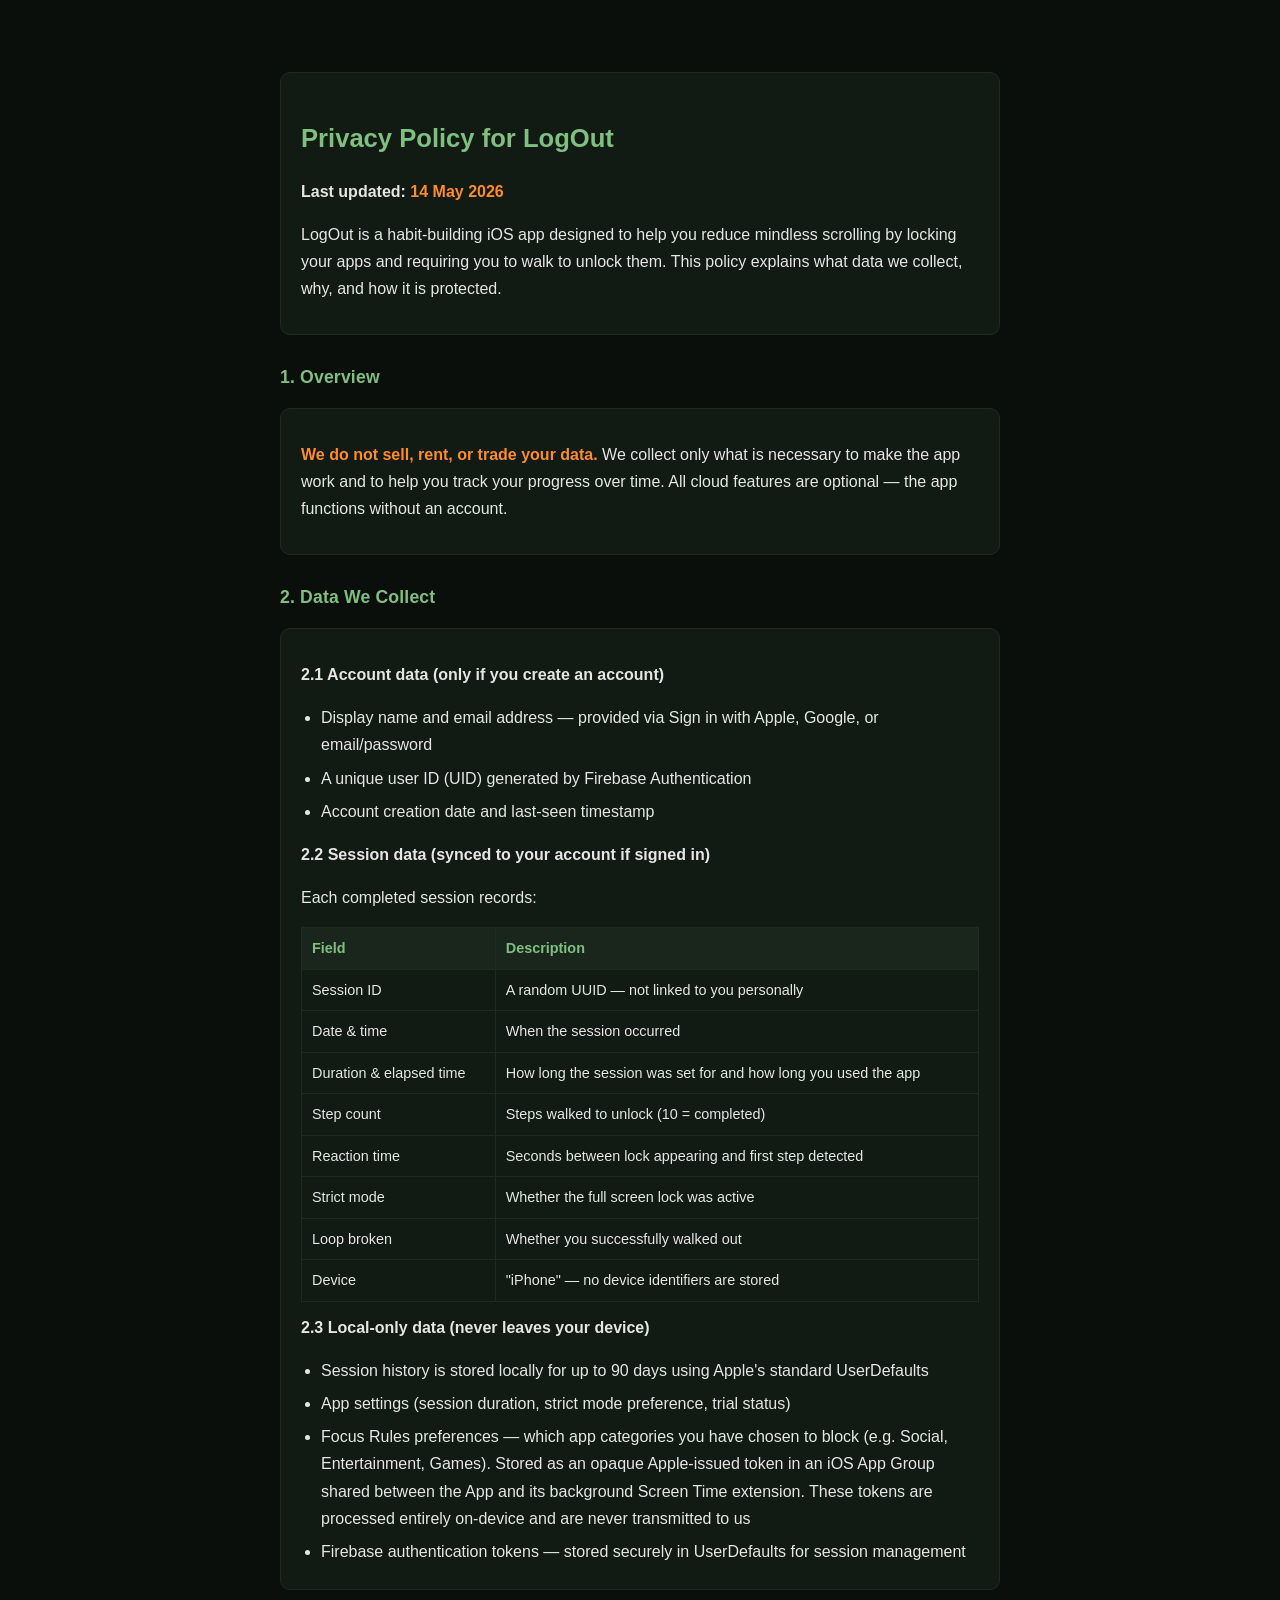
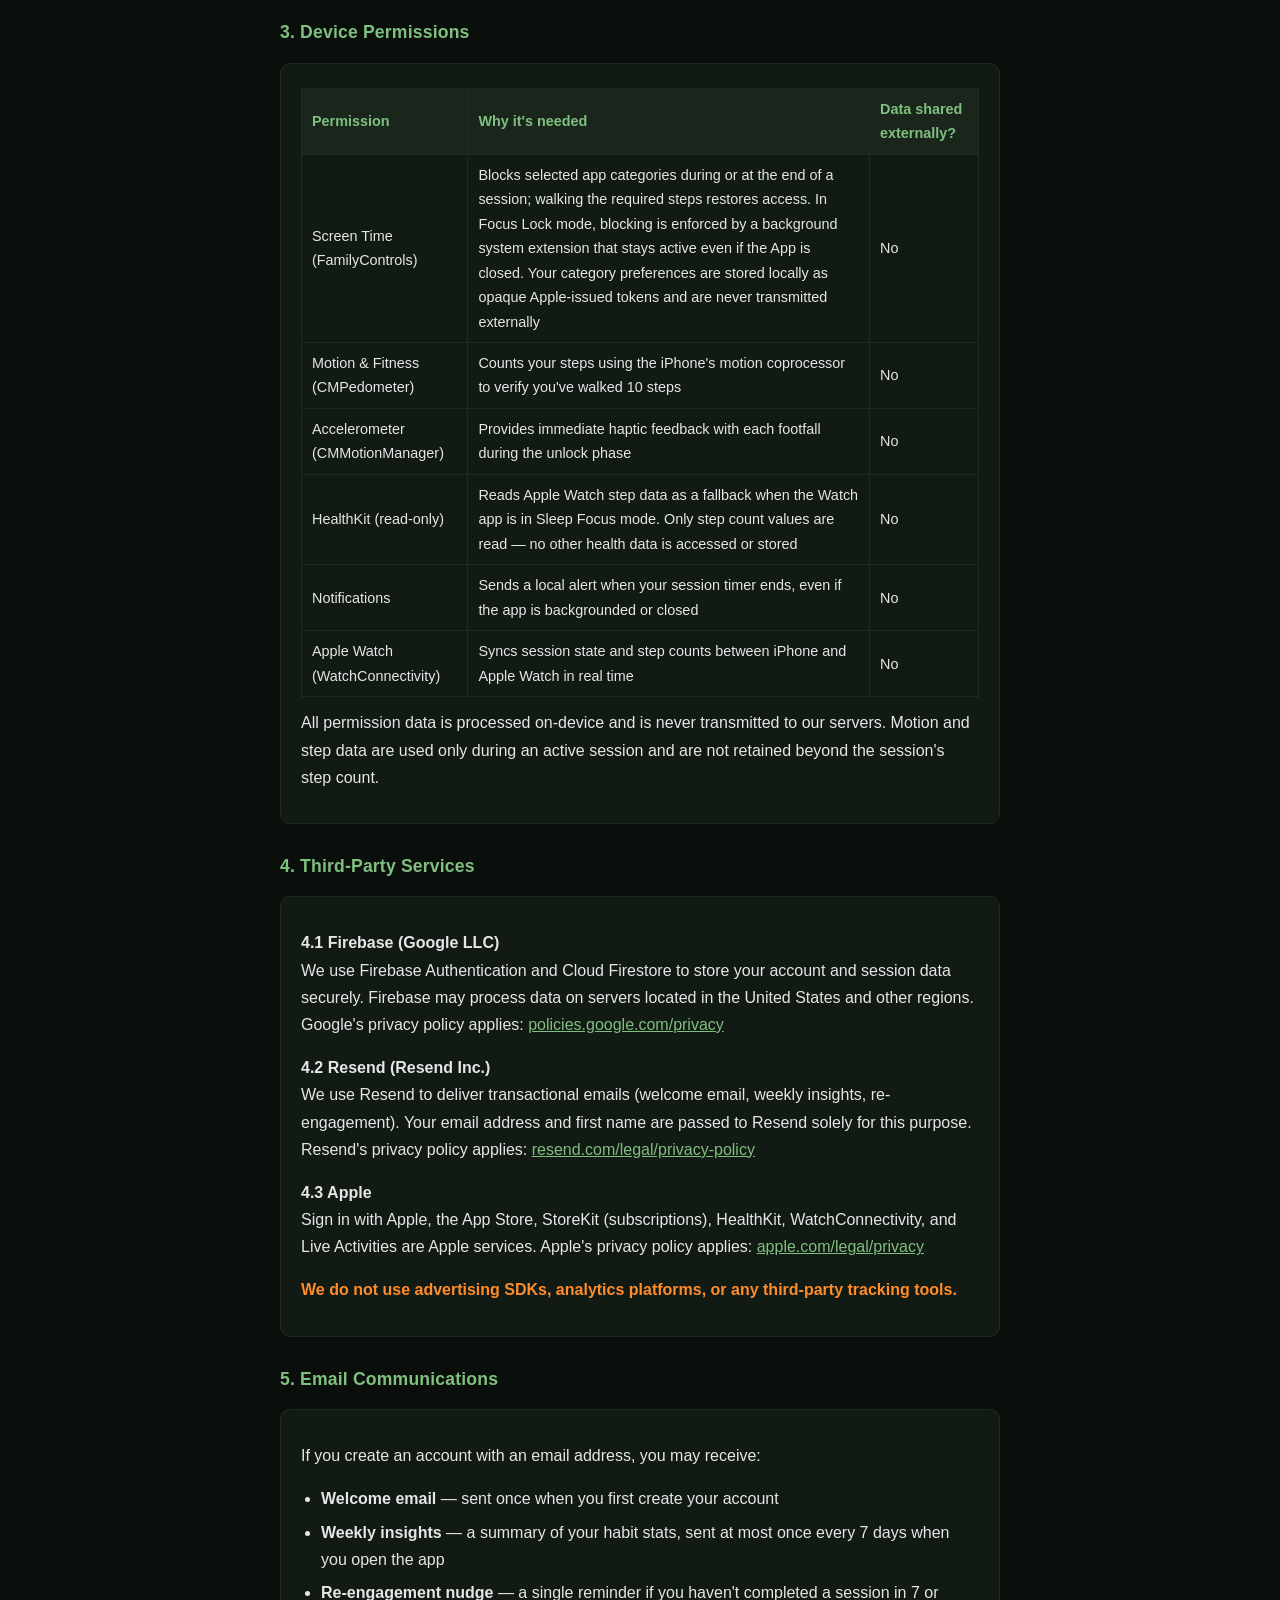
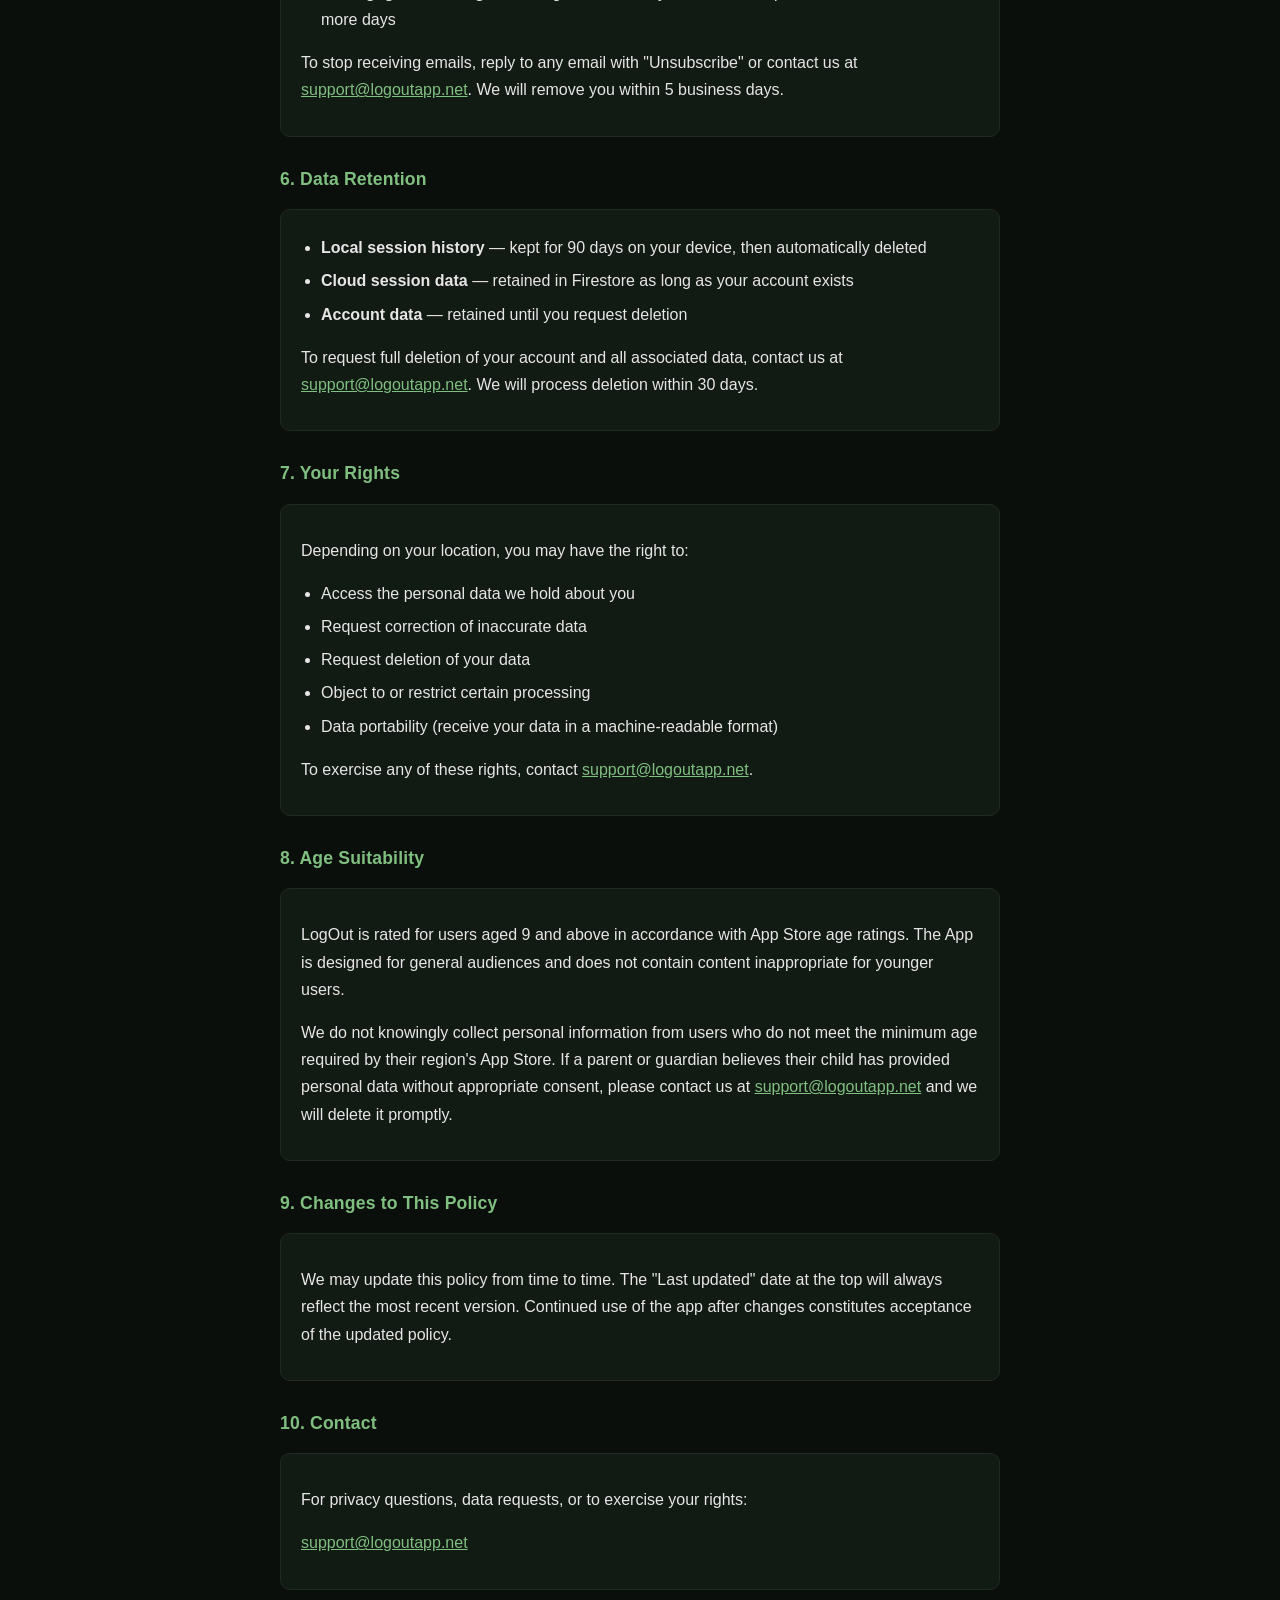
==== privacy.html @ c1dfafd5 "Add files via upload" ====
<!DOCTYPE html>
<html lang="en">
<head>
  <title>LogOut – Privacy Policy</title>
  <meta charset="UTF-8">
  <meta name="viewport" content="width=device-width, initial-scale=1">
  <style>
    body {
      font-family: -apple-system, BlinkMacSystemFont, 'Segoe UI', sans-serif;
      max-width: 720px;
      margin: 40px auto;
      padding: 20px;
      line-height: 1.7;
      background: #0b0f0c;
      color: #e6e6e6;
    }
    h1, h2 { color: #7fbf7f; margin-top: 28px; }
    h1 { font-size: 1.6rem; }
    h2 { font-size: 1.1rem; letter-spacing: 0.01em; }
    .box {
      background: #121a14;
      border: 1px solid #1f2b22;
      padding: 16px 20px;
      border-radius: 10px;
      margin: 12px 0 20px;
    }
    .highlight { color: #ff8c2a; font-weight: 600; }
    ul { margin: 8px 0; padding-left: 20px; }
    li { margin-bottom: 6px; }
    a { color: #7fbf7f; }
    table { width: 100%; border-collapse: collapse; margin-top: 8px; }
    th, td { text-align: left; padding: 8px 10px; border: 1px solid #1f2b22; font-size: 0.9rem; }
    th { background: #1a261c; color: #7fbf7f; }
    tr:nth-child(even) td { background: #111a13; }
  </style>
</head>
<body>

<div class="box">
  <h1>Privacy Policy for LogOut</h1>
  <p><strong>Last updated:</strong> <span class="highlight">14 May 2026</span></p>
  <p>LogOut is a habit-building iOS app designed to help you reduce mindless scrolling by locking your apps and requiring you to walk to unlock them. This policy explains what data we collect, why, and how it is protected.</p>
</div>

<h2>1. Overview</h2>
<div class="box">
  <p><span class="highlight">We do not sell, rent, or trade your data.</span> We collect only what is necessary to make the app work and to help you track your progress over time. All cloud features are optional — the app functions without an account.</p>
</div>

<h2>2. Data We Collect</h2>
<div class="box">
  <p><strong>2.1 Account data (only if you create an account)</strong></p>
  <ul>
    <li>Display name and email address — provided via Sign in with Apple, Google, or email/password</li>
    <li>A unique user ID (UID) generated by Firebase Authentication</li>
    <li>Account creation date and last-seen timestamp</li>
  </ul>
  <p><strong>2.2 Session data (synced to your account if signed in)</strong></p>
  <p>Each completed session records:</p>
  <table>
    <tr><th>Field</th><th>Description</th></tr>
    <tr><td>Session ID</td><td>A random UUID — not linked to you personally</td></tr>
    <tr><td>Date &amp; time</td><td>When the session occurred</td></tr>
    <tr><td>Duration &amp; elapsed time</td><td>How long the session was set for and how long you used the app</td></tr>
    <tr><td>Step count</td><td>Steps walked to unlock (10 = completed)</td></tr>
    <tr><td>Reaction time</td><td>Seconds between lock appearing and first step detected</td></tr>
    <tr><td>Strict mode</td><td>Whether the full screen lock was active</td></tr>
    <tr><td>Loop broken</td><td>Whether you successfully walked out</td></tr>
    <tr><td>Device</td><td>"iPhone" — no device identifiers are stored</td></tr>
  </table>
  <p style="margin-top:12px;"><strong>2.3 Local-only data (never leaves your device)</strong></p>
  <ul>
    <li>Session history is stored locally for up to 90 days using Apple's standard UserDefaults</li>
    <li>App settings (session duration, strict mode preference, trial status)</li>
    <li>Focus Rules preferences — which app categories you have chosen to block (e.g. Social, Entertainment, Games). Stored as an opaque Apple-issued token in an iOS App Group shared between the App and its background Screen Time extension. These tokens are processed entirely on-device and are never transmitted to us</li>
    <li>Firebase authentication tokens — stored securely in UserDefaults for session management</li>
  </ul>
</div>

<h2>3. Device Permissions</h2>
<div class="box">
  <table>
    <tr><th>Permission</th><th>Why it's needed</th><th>Data shared externally?</th></tr>
    <tr>
      <td>Screen Time (FamilyControls)</td>
      <td>Blocks selected app categories during or at the end of a session; walking the required steps restores access. In Focus Lock mode, blocking is enforced by a background system extension that stays active even if the App is closed. Your category preferences are stored locally as opaque Apple-issued tokens and are never transmitted externally</td>
      <td>No</td>
    </tr>
    <tr>
      <td>Motion &amp; Fitness (CMPedometer)</td>
      <td>Counts your steps using the iPhone's motion coprocessor to verify you've walked 10 steps</td>
      <td>No</td>
    </tr>
    <tr>
      <td>Accelerometer (CMMotionManager)</td>
      <td>Provides immediate haptic feedback with each footfall during the unlock phase</td>
      <td>No</td>
    </tr>
    <tr>
      <td>HealthKit (read-only)</td>
      <td>Reads Apple Watch step data as a fallback when the Watch app is in Sleep Focus mode. Only step count values are read — no other health data is accessed or stored</td>
      <td>No</td>
    </tr>
    <tr>
      <td>Notifications</td>
      <td>Sends a local alert when your session timer ends, even if the app is backgrounded or closed</td>
      <td>No</td>
    </tr>
    <tr>
      <td>Apple Watch (WatchConnectivity)</td>
      <td>Syncs session state and step counts between iPhone and Apple Watch in real time</td>
      <td>No</td>
    </tr>
  </table>
  <p style="margin-top:12px;">All permission data is processed on-device and is never transmitted to our servers. Motion and step data are used only during an active session and are not retained beyond the session's step count.</p>
</div>

<h2>4. Third-Party Services</h2>
<div class="box">
  <p><strong>4.1 Firebase (Google LLC)</strong><br>
  We use Firebase Authentication and Cloud Firestore to store your account and session data securely. Firebase may process data on servers located in the United States and other regions. Google's privacy policy applies: <a href="https://policies.google.com/privacy">policies.google.com/privacy</a></p>

  <p><strong>4.2 Resend (Resend Inc.)</strong><br>
  We use Resend to deliver transactional emails (welcome email, weekly insights, re-engagement). Your email address and first name are passed to Resend solely for this purpose. Resend's privacy policy applies: <a href="https://resend.com/legal/privacy-policy">resend.com/legal/privacy-policy</a></p>

  <p><strong>4.3 Apple</strong><br>
  Sign in with Apple, the App Store, StoreKit (subscriptions), HealthKit, WatchConnectivity, and Live Activities are Apple services. Apple's privacy policy applies: <a href="https://www.apple.com/legal/privacy">apple.com/legal/privacy</a></p>

  <p><span class="highlight">We do not use advertising SDKs, analytics platforms, or any third-party tracking tools.</span></p>
</div>

<h2>5. Email Communications</h2>
<div class="box">
  <p>If you create an account with an email address, you may receive:</p>
  <ul>
    <li><strong>Welcome email</strong> — sent once when you first create your account</li>
    <li><strong>Weekly insights</strong> — a summary of your habit stats, sent at most once every 7 days when you open the app</li>
    <li><strong>Re-engagement nudge</strong> — a single reminder if you haven't completed a session in 7 or more days</li>
  </ul>
  <p>To stop receiving emails, reply to any email with "Unsubscribe" or contact us at <a href="mailto:support@logoutapp.net">support@logoutapp.net</a>. We will remove you within 5 business days.</p>
</div>

<h2>6. Data Retention</h2>
<div class="box">
  <ul>
    <li><strong>Local session history</strong> — kept for 90 days on your device, then automatically deleted</li>
    <li><strong>Cloud session data</strong> — retained in Firestore as long as your account exists</li>
    <li><strong>Account data</strong> — retained until you request deletion</li>
  </ul>
  <p>To request full deletion of your account and all associated data, contact us at <a href="mailto:support@logoutapp.net">support@logoutapp.net</a>. We will process deletion within 30 days.</p>
</div>

<h2>7. Your Rights</h2>
<div class="box">
  <p>Depending on your location, you may have the right to:</p>
  <ul>
    <li>Access the personal data we hold about you</li>
    <li>Request correction of inaccurate data</li>
    <li>Request deletion of your data</li>
    <li>Object to or restrict certain processing</li>
    <li>Data portability (receive your data in a machine-readable format)</li>
  </ul>
  <p>To exercise any of these rights, contact <a href="mailto:support@logoutapp.net">support@logoutapp.net</a>.</p>
</div>

<h2>8. Age Suitability</h2>
<div class="box">
  <p>LogOut is rated for users aged 9 and above in accordance with App Store age ratings. The App is designed for general audiences and does not contain content inappropriate for younger users.</p>
  <p>We do not knowingly collect personal information from users who do not meet the minimum age required by their region's App Store. If a parent or guardian believes their child has provided personal data without appropriate consent, please contact us at <a href="mailto:support@logoutapp.net">support@logoutapp.net</a> and we will delete it promptly.</p>
</div>

<h2>9. Changes to This Policy</h2>
<div class="box">
  <p>We may update this policy from time to time. The "Last updated" date at the top will always reflect the most recent version. Continued use of the app after changes constitutes acceptance of the updated policy.</p>
</div>

<h2>10. Contact</h2>
<div class="box">
  <p>For privacy questions, data requests, or to exercise your rights:</p>
  <p><a href="mailto:support@logoutapp.net">support@logoutapp.net</a></p>
</div>

</body>
</html>
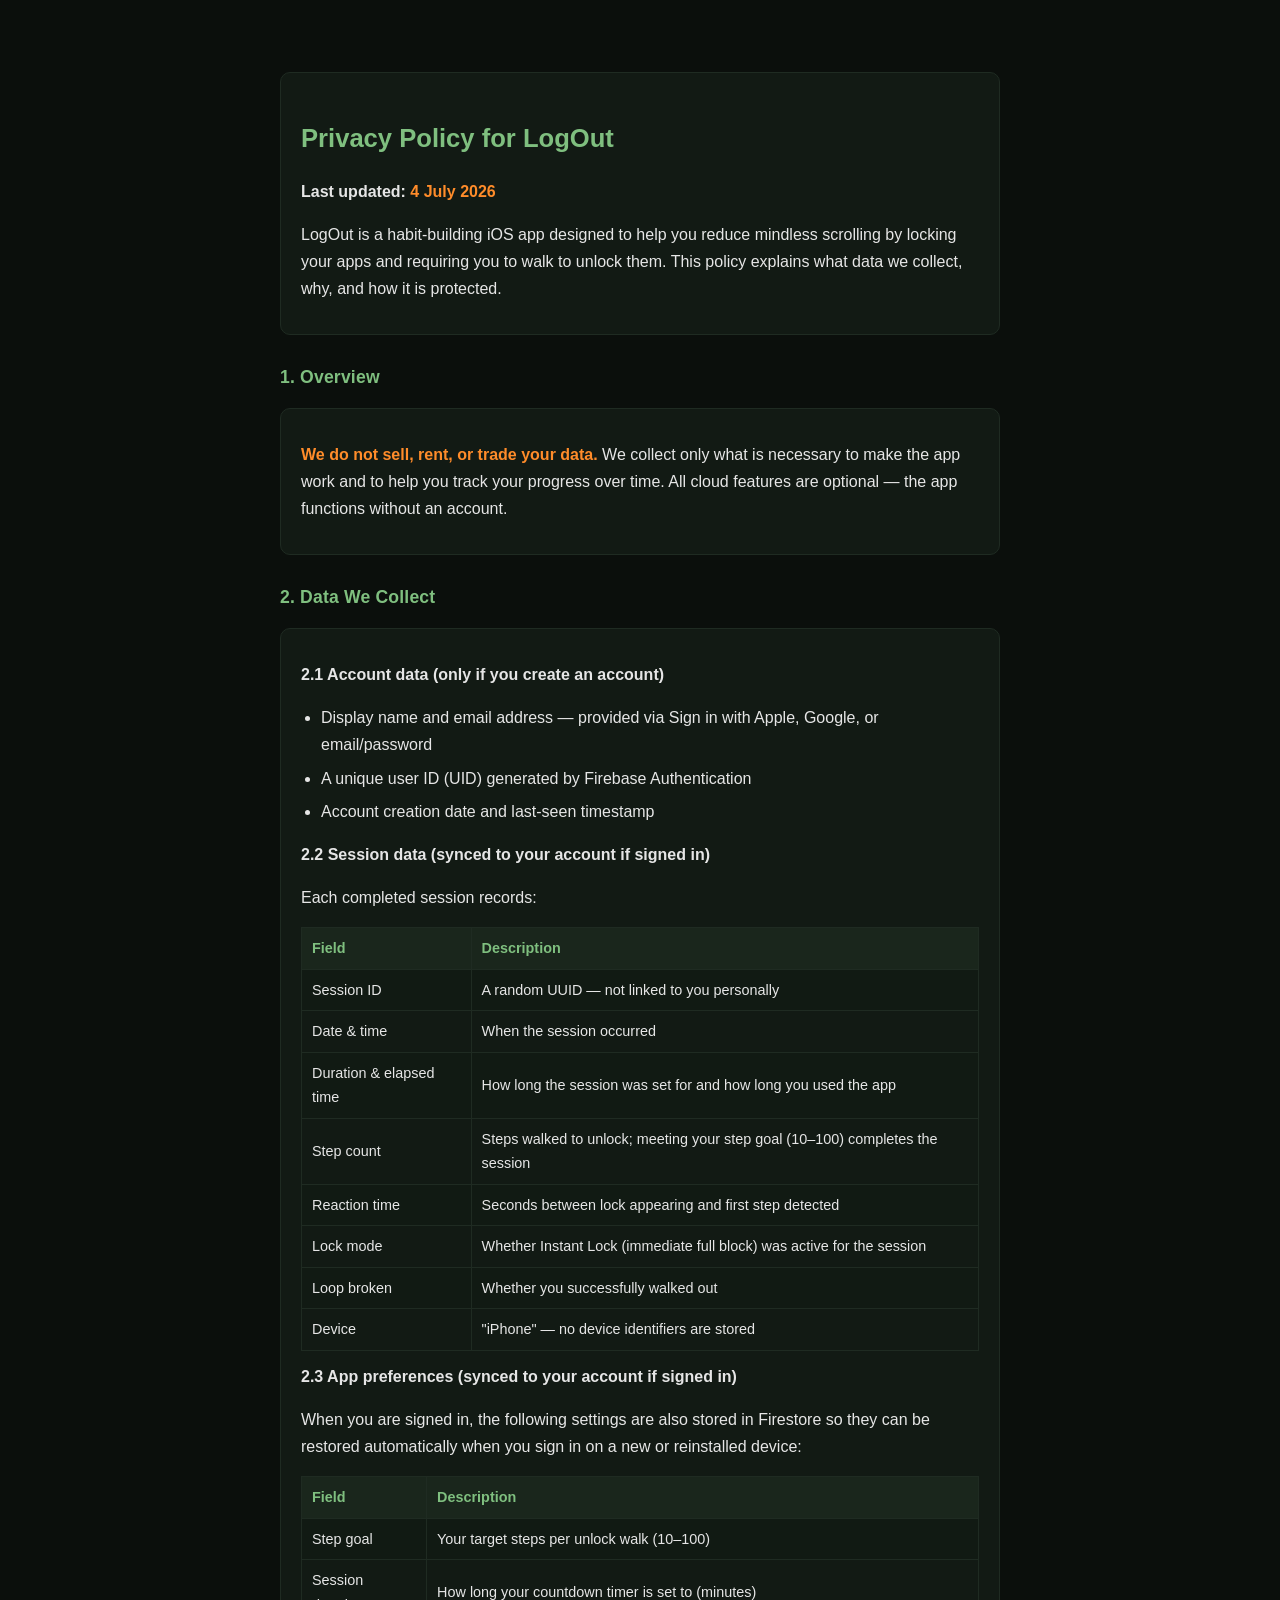
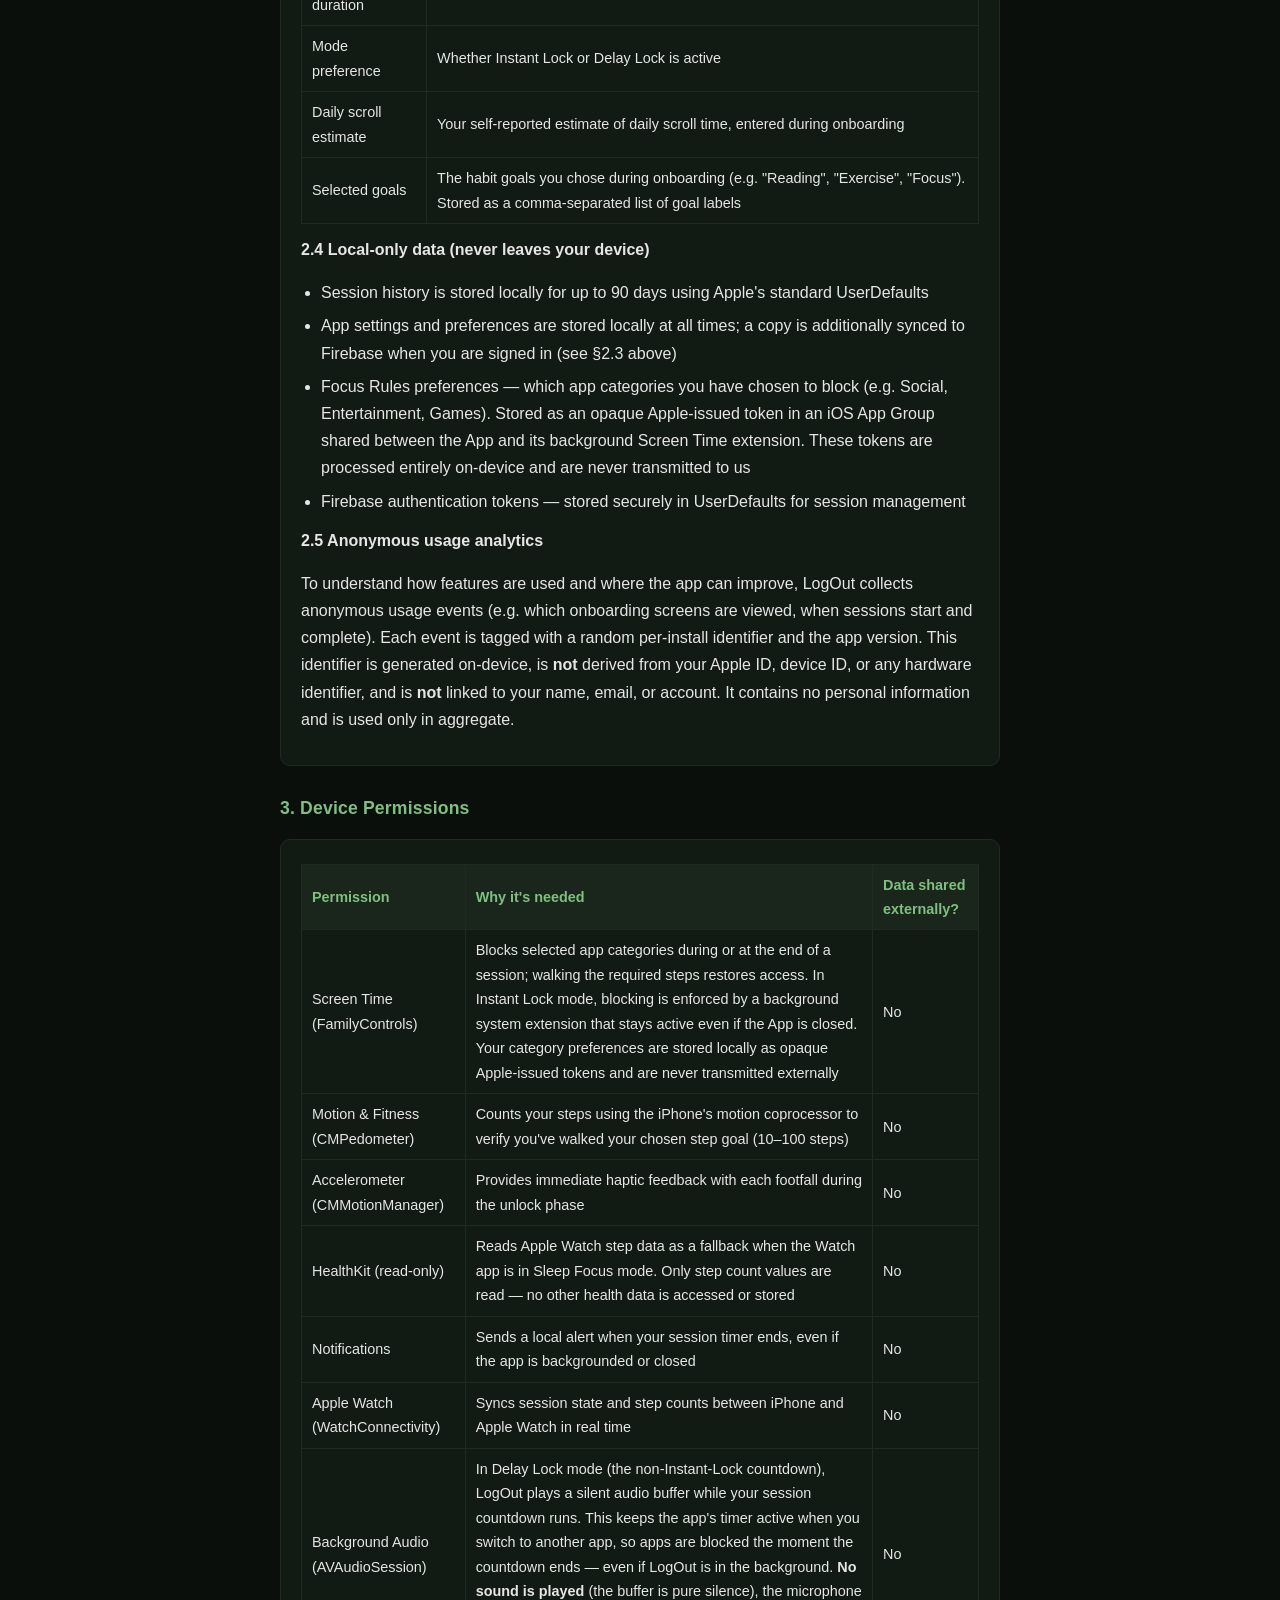
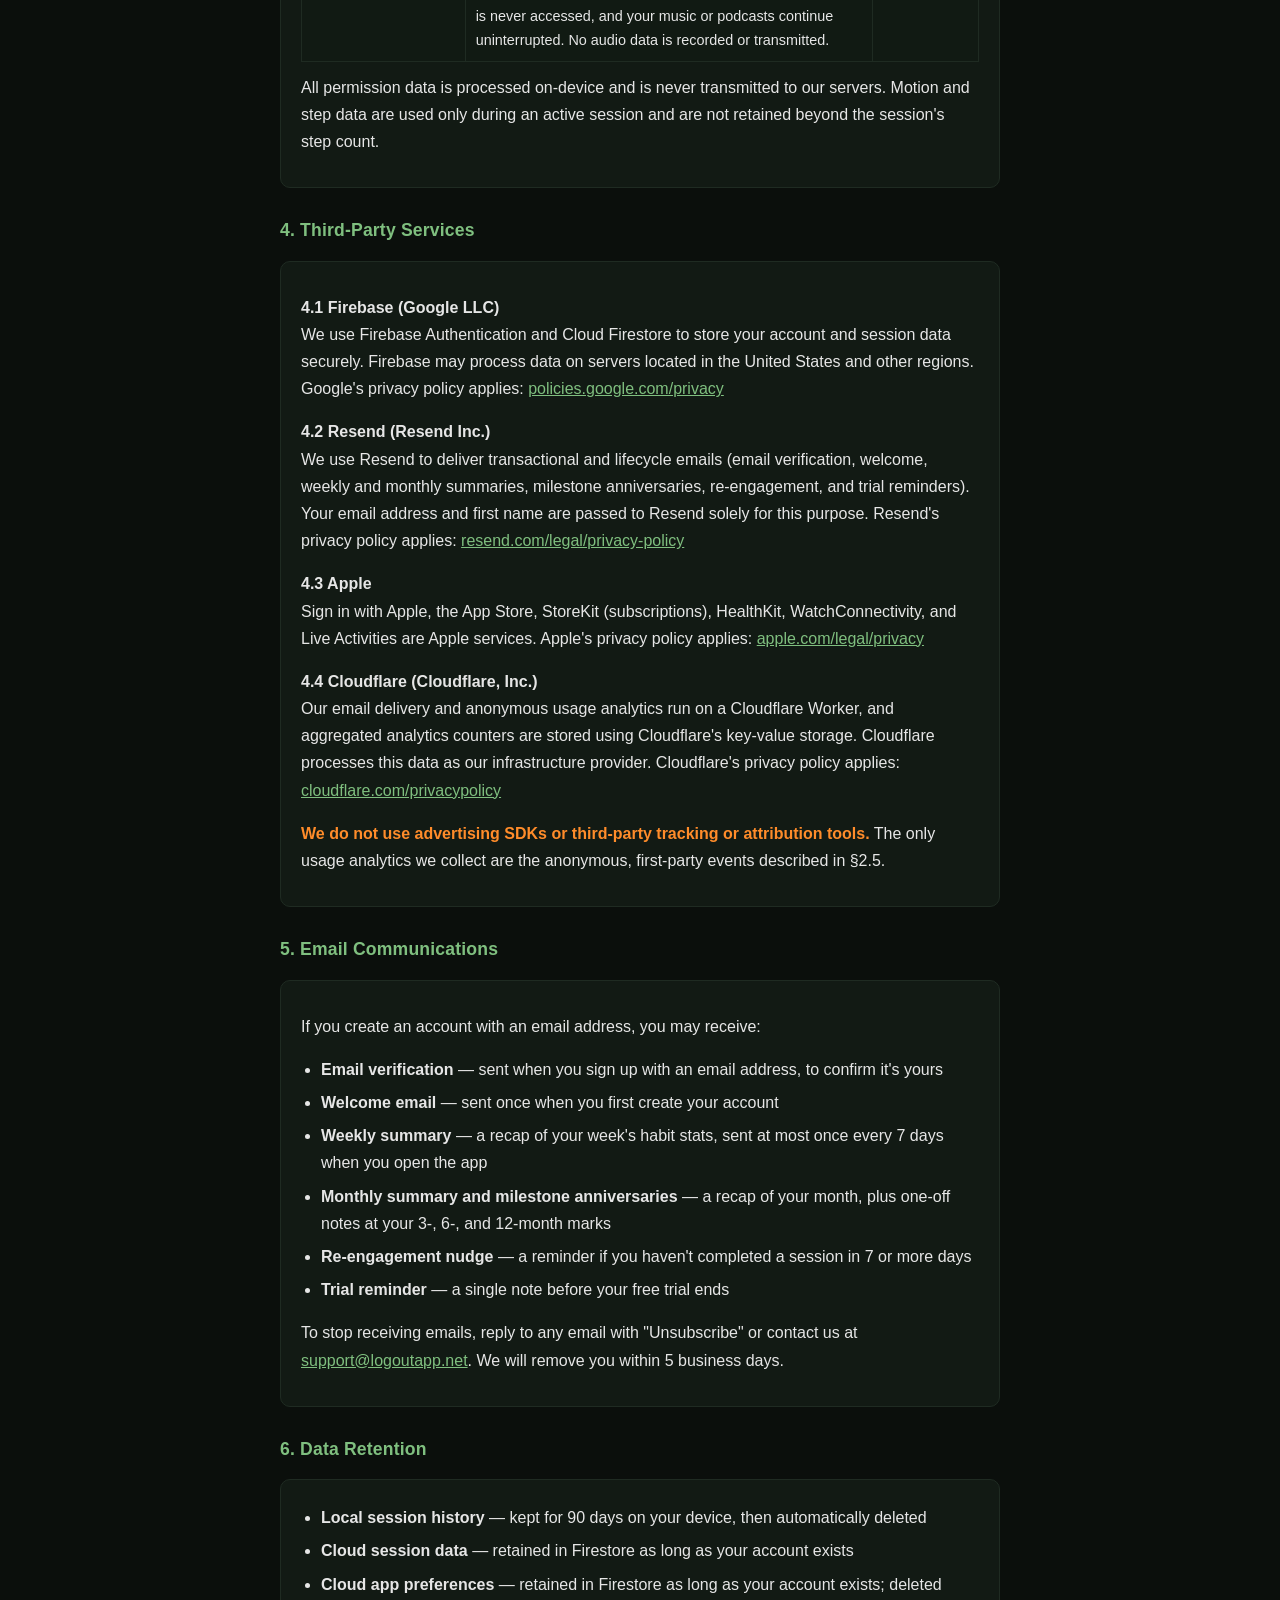
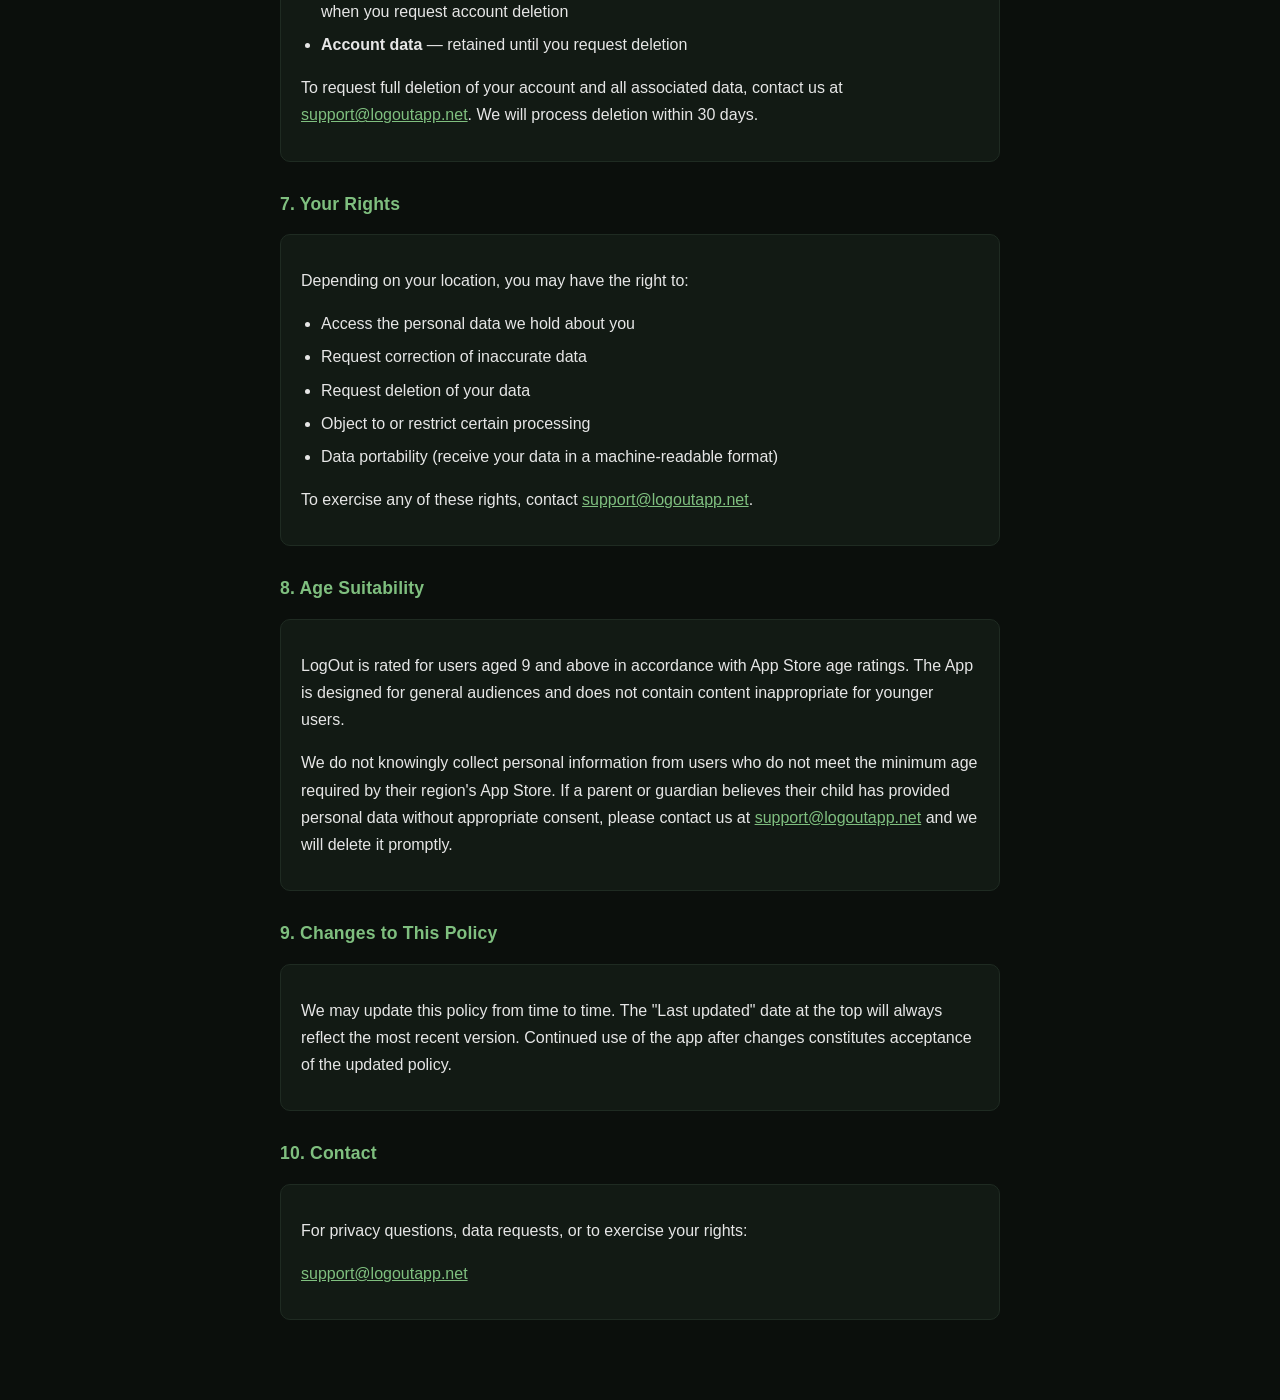
==== commit c50a5bb1: "Add files via upload" ====
--- a/privacy.html
+++ b/privacy.html
@@ -38,7 +38,7 @@
 
 <div class="box">
   <h1>Privacy Policy for LogOut</h1>
-  <p><strong>Last updated:</strong> <span class="highlight">14 May 2026</span></p>
+  <p><strong>Last updated:</strong> <span class="highlight">4 July 2026</span></p>
   <p>LogOut is a habit-building iOS app designed to help you reduce mindless scrolling by locking your apps and requiring you to walk to unlock them. This policy explains what data we collect, why, and how it is protected.</p>
 </div>
 
@@ -62,19 +62,31 @@
     <tr><td>Session ID</td><td>A random UUID — not linked to you personally</td></tr>
     <tr><td>Date &amp; time</td><td>When the session occurred</td></tr>
     <tr><td>Duration &amp; elapsed time</td><td>How long the session was set for and how long you used the app</td></tr>
-    <tr><td>Step count</td><td>Steps walked to unlock (10 = completed)</td></tr>
+    <tr><td>Step count</td><td>Steps walked to unlock; meeting your step goal (10–100) completes the session</td></tr>
     <tr><td>Reaction time</td><td>Seconds between lock appearing and first step detected</td></tr>
-    <tr><td>Strict mode</td><td>Whether the full screen lock was active</td></tr>
+    <tr><td>Lock mode</td><td>Whether Instant Lock (immediate full block) was active for the session</td></tr>
     <tr><td>Loop broken</td><td>Whether you successfully walked out</td></tr>
     <tr><td>Device</td><td>"iPhone" — no device identifiers are stored</td></tr>
   </table>
-  <p style="margin-top:12px;"><strong>2.3 Local-only data (never leaves your device)</strong></p>
+  <p style="margin-top:12px;"><strong>2.3 App preferences (synced to your account if signed in)</strong></p>
+  <p>When you are signed in, the following settings are also stored in Firestore so they can be restored automatically when you sign in on a new or reinstalled device:</p>
+  <table>
+    <tr><th>Field</th><th>Description</th></tr>
+    <tr><td>Step goal</td><td>Your target steps per unlock walk (10–100)</td></tr>
+    <tr><td>Session duration</td><td>How long your countdown timer is set to (minutes)</td></tr>
+    <tr><td>Mode preference</td><td>Whether Instant Lock or Delay Lock is active</td></tr>
+    <tr><td>Daily scroll estimate</td><td>Your self-reported estimate of daily scroll time, entered during onboarding</td></tr>
+    <tr><td>Selected goals</td><td>The habit goals you chose during onboarding (e.g. "Reading", "Exercise", "Focus"). Stored as a comma-separated list of goal labels</td></tr>
+  </table>
+  <p style="margin-top:12px;"><strong>2.4 Local-only data (never leaves your device)</strong></p>
   <ul>
     <li>Session history is stored locally for up to 90 days using Apple's standard UserDefaults</li>
-    <li>App settings (session duration, strict mode preference, trial status)</li>
+    <li>App settings and preferences are stored locally at all times; a copy is additionally synced to Firebase when you are signed in (see §2.3 above)</li>
     <li>Focus Rules preferences — which app categories you have chosen to block (e.g. Social, Entertainment, Games). Stored as an opaque Apple-issued token in an iOS App Group shared between the App and its background Screen Time extension. These tokens are processed entirely on-device and are never transmitted to us</li>
     <li>Firebase authentication tokens — stored securely in UserDefaults for session management</li>
   </ul>
+  <p style="margin-top:12px;"><strong>2.5 Anonymous usage analytics</strong></p>
+  <p>To understand how features are used and where the app can improve, LogOut collects anonymous usage events (e.g. which onboarding screens are viewed, when sessions start and complete). Each event is tagged with a random per-install identifier and the app version. This identifier is generated on-device, is <strong>not</strong> derived from your Apple ID, device ID, or any hardware identifier, and is <strong>not</strong> linked to your name, email, or account. It contains no personal information and is used only in aggregate.</p>
 </div>
 
 <h2>3. Device Permissions</h2>
@@ -83,12 +95,12 @@
     <tr><th>Permission</th><th>Why it's needed</th><th>Data shared externally?</th></tr>
     <tr>
       <td>Screen Time (FamilyControls)</td>
-      <td>Blocks selected app categories during or at the end of a session; walking the required steps restores access. In Focus Lock mode, blocking is enforced by a background system extension that stays active even if the App is closed. Your category preferences are stored locally as opaque Apple-issued tokens and are never transmitted externally</td>
+      <td>Blocks selected app categories during or at the end of a session; walking the required steps restores access. In Instant Lock mode, blocking is enforced by a background system extension that stays active even if the App is closed. Your category preferences are stored locally as opaque Apple-issued tokens and are never transmitted externally</td>
       <td>No</td>
     </tr>
     <tr>
       <td>Motion &amp; Fitness (CMPedometer)</td>
-      <td>Counts your steps using the iPhone's motion coprocessor to verify you've walked 10 steps</td>
+      <td>Counts your steps using the iPhone's motion coprocessor to verify you've walked your chosen step goal (10–100 steps)</td>
       <td>No</td>
     </tr>
     <tr>
@@ -111,6 +123,11 @@
       <td>Syncs session state and step counts between iPhone and Apple Watch in real time</td>
       <td>No</td>
     </tr>
+    <tr>
+      <td>Background Audio (AVAudioSession)</td>
+      <td>In Delay Lock mode (the non-Instant-Lock countdown), LogOut plays a silent audio buffer while your session countdown runs. This keeps the app's timer active when you switch to another app, so apps are blocked the moment the countdown ends — even if LogOut is in the background. <strong>No sound is played</strong> (the buffer is pure silence), the microphone is never accessed, and your music or podcasts continue uninterrupted. No audio data is recorded or transmitted.</td>
+      <td>No</td>
+    </tr>
   </table>
   <p style="margin-top:12px;">All permission data is processed on-device and is never transmitted to our servers. Motion and step data are used only during an active session and are not retained beyond the session's step count.</p>
 </div>
@@ -121,21 +138,27 @@
   We use Firebase Authentication and Cloud Firestore to store your account and session data securely. Firebase may process data on servers located in the United States and other regions. Google's privacy policy applies: <a href="https://policies.google.com/privacy">policies.google.com/privacy</a></p>
 
   <p><strong>4.2 Resend (Resend Inc.)</strong><br>
-  We use Resend to deliver transactional emails (welcome email, weekly insights, re-engagement). Your email address and first name are passed to Resend solely for this purpose. Resend's privacy policy applies: <a href="https://resend.com/legal/privacy-policy">resend.com/legal/privacy-policy</a></p>
+  We use Resend to deliver transactional and lifecycle emails (email verification, welcome, weekly and monthly summaries, milestone anniversaries, re-engagement, and trial reminders). Your email address and first name are passed to Resend solely for this purpose. Resend's privacy policy applies: <a href="https://resend.com/legal/privacy-policy">resend.com/legal/privacy-policy</a></p>
 
   <p><strong>4.3 Apple</strong><br>
   Sign in with Apple, the App Store, StoreKit (subscriptions), HealthKit, WatchConnectivity, and Live Activities are Apple services. Apple's privacy policy applies: <a href="https://www.apple.com/legal/privacy">apple.com/legal/privacy</a></p>
 
-  <p><span class="highlight">We do not use advertising SDKs, analytics platforms, or any third-party tracking tools.</span></p>
+  <p><strong>4.4 Cloudflare (Cloudflare, Inc.)</strong><br>
+  Our email delivery and anonymous usage analytics run on a Cloudflare Worker, and aggregated analytics counters are stored using Cloudflare's key-value storage. Cloudflare processes this data as our infrastructure provider. Cloudflare's privacy policy applies: <a href="https://www.cloudflare.com/privacypolicy/">cloudflare.com/privacypolicy</a></p>
+
+  <p><span class="highlight">We do not use advertising SDKs or third-party tracking or attribution tools.</span> The only usage analytics we collect are the anonymous, first-party events described in §2.5.</p>
 </div>
 
 <h2>5. Email Communications</h2>
 <div class="box">
   <p>If you create an account with an email address, you may receive:</p>
   <ul>
+    <li><strong>Email verification</strong> — sent when you sign up with an email address, to confirm it's yours</li>
     <li><strong>Welcome email</strong> — sent once when you first create your account</li>
-    <li><strong>Weekly insights</strong> — a summary of your habit stats, sent at most once every 7 days when you open the app</li>
-    <li><strong>Re-engagement nudge</strong> — a single reminder if you haven't completed a session in 7 or more days</li>
+    <li><strong>Weekly summary</strong> — a recap of your week's habit stats, sent at most once every 7 days when you open the app</li>
+    <li><strong>Monthly summary and milestone anniversaries</strong> — a recap of your month, plus one-off notes at your 3-, 6-, and 12-month marks</li>
+    <li><strong>Re-engagement nudge</strong> — a reminder if you haven't completed a session in 7 or more days</li>
+    <li><strong>Trial reminder</strong> — a single note before your free trial ends</li>
   </ul>
   <p>To stop receiving emails, reply to any email with "Unsubscribe" or contact us at <a href="mailto:support@logoutapp.net">support@logoutapp.net</a>. We will remove you within 5 business days.</p>
 </div>
@@ -145,6 +168,7 @@
   <ul>
     <li><strong>Local session history</strong> — kept for 90 days on your device, then automatically deleted</li>
     <li><strong>Cloud session data</strong> — retained in Firestore as long as your account exists</li>
+    <li><strong>Cloud app preferences</strong> — retained in Firestore as long as your account exists; deleted when you request account deletion</li>
     <li><strong>Account data</strong> — retained until you request deletion</li>
   </ul>
   <p>To request full deletion of your account and all associated data, contact us at <a href="mailto:support@logoutapp.net">support@logoutapp.net</a>. We will process deletion within 30 days.</p>
